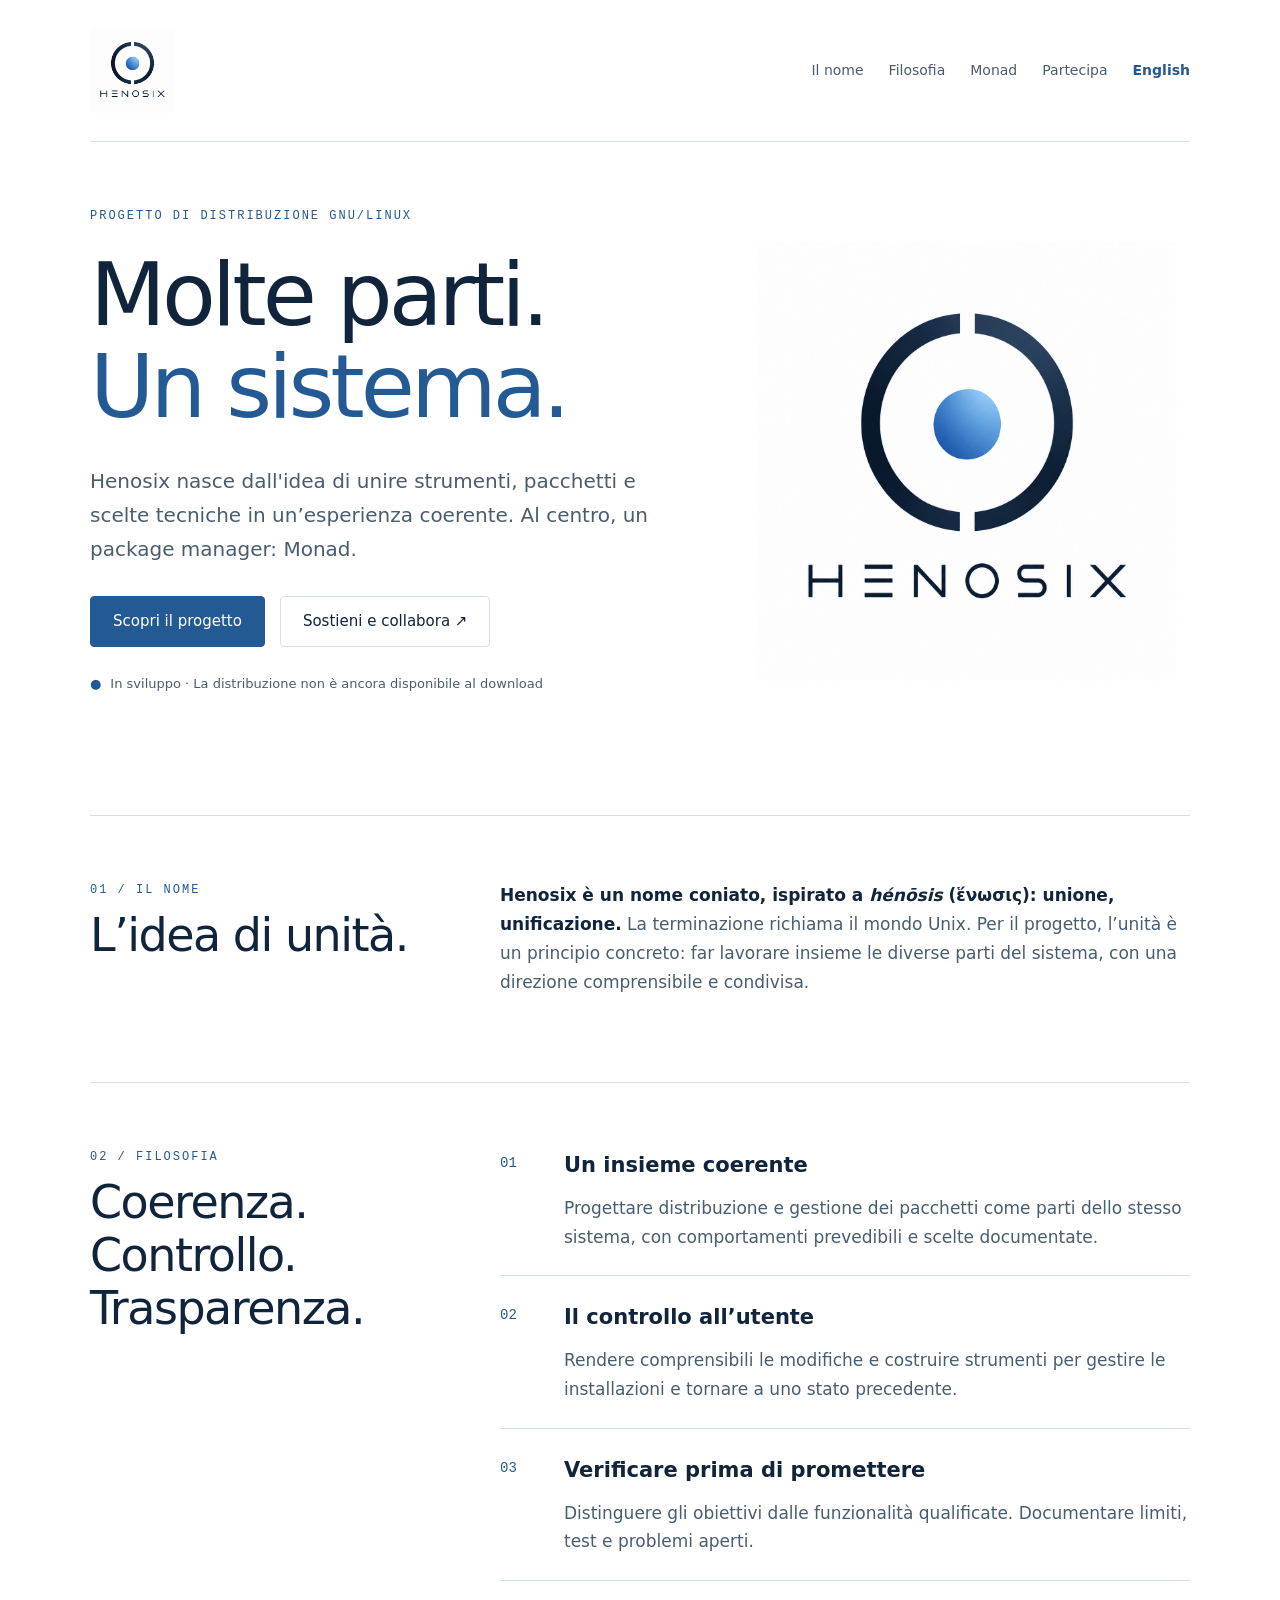
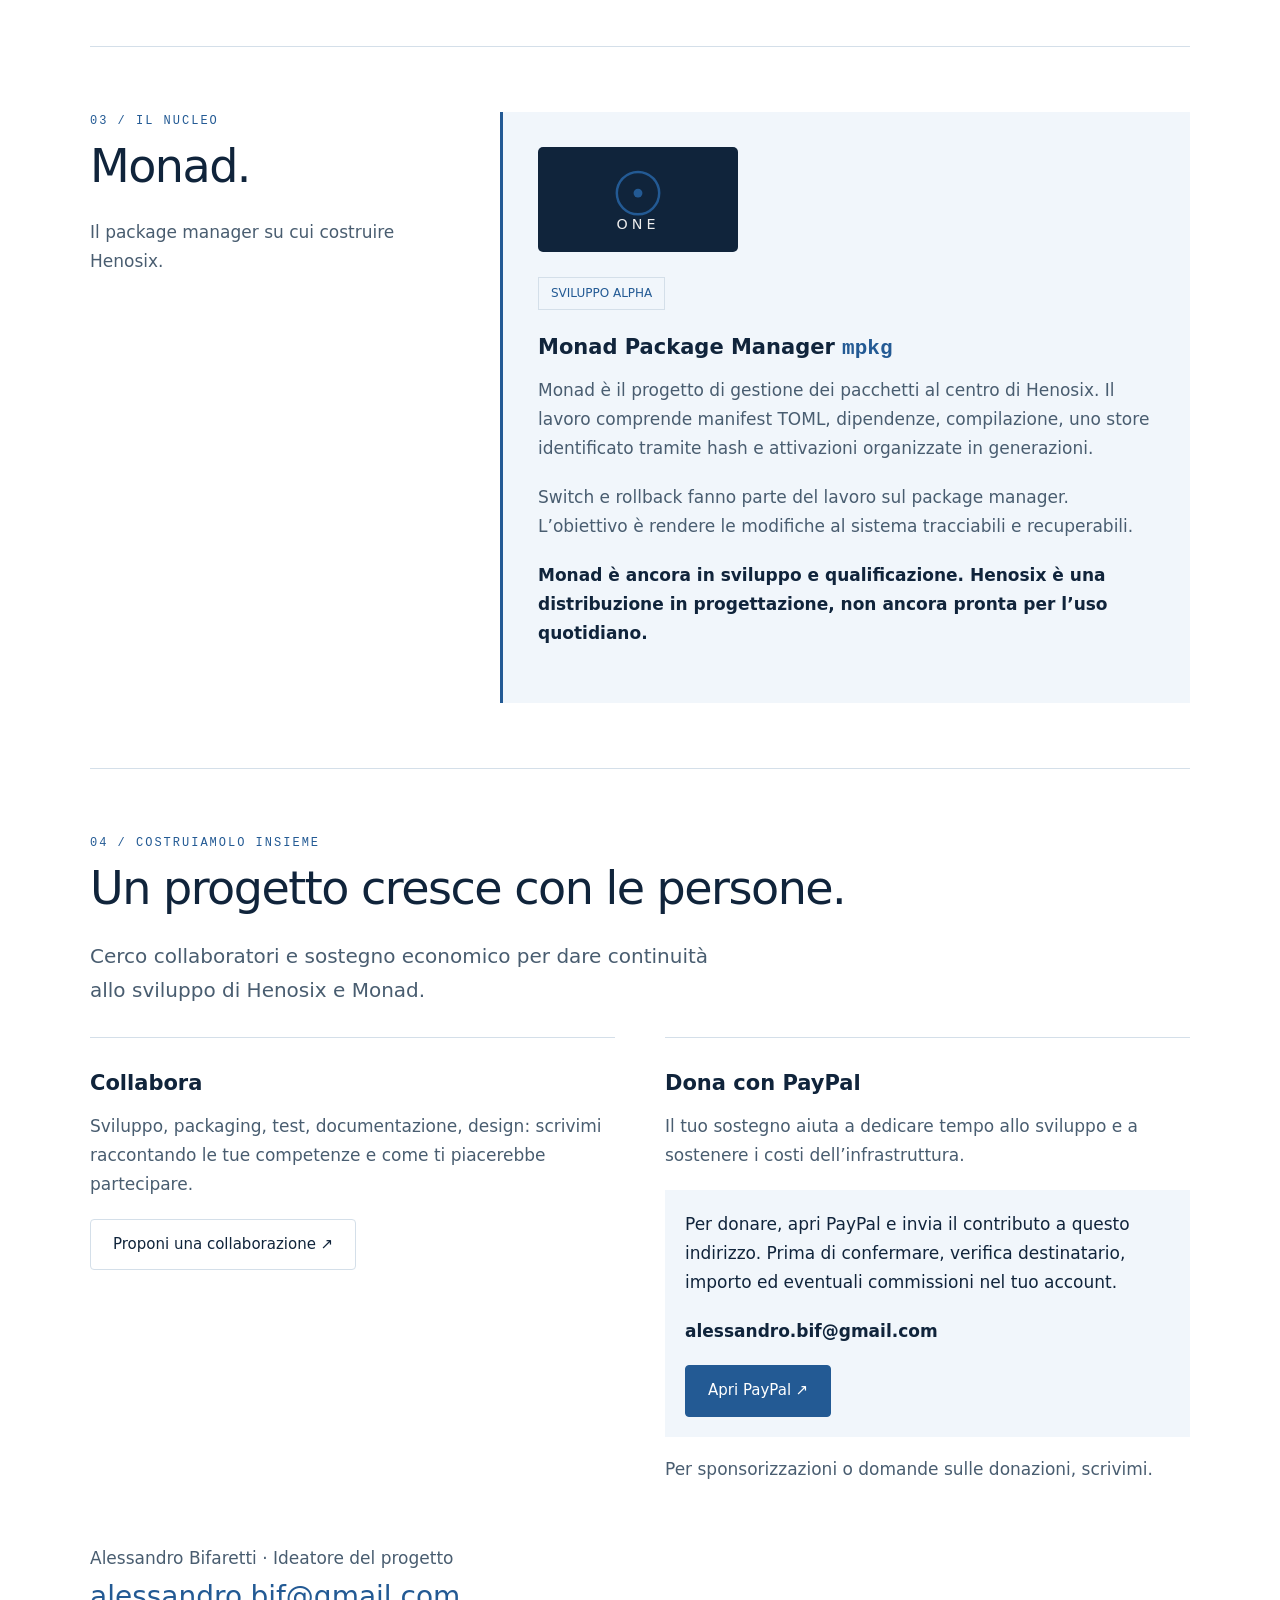
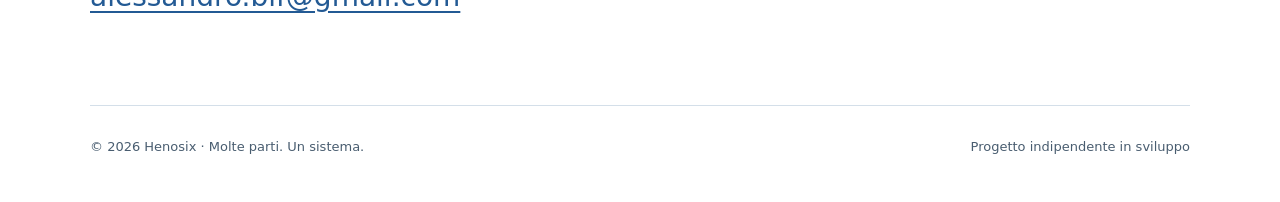
==== index.html @ 1fd5b793 "feat: publish bilingual Henosix website" ====
<!doctype html>
<html lang="it"><head><meta charset="utf-8"><meta name="viewport" content="width=device-width,initial-scale=1"><title>Henosix — Molte parti. Un sistema.</title><meta name="description" content="Henosix nasce dall&#x27;idea di unire strumenti, pacchetti e scelte tecniche in un’esperienza coerente. Al centro, un package manager: Monad."><meta name="theme-color" content="#235a94"><link rel="stylesheet" href="assets/style.css"><link rel="canonical" href="https://henosix.org/"><link rel="alternate" hreflang="it" href="https://henosix.org/"><link rel="alternate" hreflang="en" href="https://henosix.org/en.html"><link rel="alternate" hreflang="x-default" href="https://henosix.org/"></head>
<body><div class="wrap"><header><a class="brand" href="index.html"><img src="assets/henosix.png" alt="Henosix" width="85" height="85"></a><nav aria-label="Navigazione"><a href="#nome">Il nome</a><a href="#filosofia">Filosofia</a><a href="#monad">Monad</a><a href="#partecipa">Partecipa</a><a class="lang" href="en.html" lang="en" hreflang="en">English</a></nav></header><main>
<div class="hero"><div><div class="eyebrow">Progetto di distribuzione GNU/Linux</div><h1>Molte parti.<br><em>Un sistema.</em></h1><p class="lead">Henosix nasce dall'idea di unire strumenti, pacchetti e scelte tecniche in un’esperienza coerente. Al centro, un package manager: Monad.</p><div class="actions"><a class="button primary" href="#filosofia">Scopri il progetto</a><a class="button" href="#partecipa">Sostieni e collabora ↗</a></div><p class="status">In sviluppo · La distribuzione non è ancora disponibile al download</p></div><img class="symbol" src="assets/henosix.png" alt="Henosix" width="440" height="440"></div>
<section id="nome" class="split"><div><div class="eyebrow">01 / Il nome</div><h2>L’idea di unità.</h2></div><div class="copy"><p><strong>Henosix è un nome coniato, ispirato a <i>hénōsis</i> (ἕνωσις): unione, unificazione.</strong> La terminazione richiama il mondo Unix. Per il progetto, l’unità è un principio concreto: far lavorare insieme le diverse parti del sistema, con una direzione comprensibile e condivisa.</p></div></section>
<section id="filosofia" class="split"><div><div class="eyebrow">02 / Filosofia</div><h2>Coerenza.<br>Controllo.<br>Trasparenza.</h2></div><div><div class="principle"><span class="number">01</span><div><h3>Un insieme coerente</h3><p>Progettare distribuzione e gestione dei pacchetti come parti dello stesso sistema, con comportamenti prevedibili e scelte documentate.</p></div></div><div class="principle"><span class="number">02</span><div><h3>Il controllo all’utente</h3><p>Rendere comprensibili le modifiche e costruire strumenti per gestire le installazioni e tornare a uno stato precedente.</p></div></div><div class="principle"><span class="number">03</span><div><h3>Verificare prima di promettere</h3><p>Distinguere gli obiettivi dalle funzionalità qualificate. Documentare limiti, test e problemi aperti.</p></div></div></div></section>
<section id="monad" class="split"><div><div class="eyebrow">03 / Il nucleo</div><h2>Monad.</h2><p class="copy">Il package manager su cui costruire Henosix.</p></div><div class="monad"><img class="monad-logo" src="assets/monad.svg" alt="Monad — One" width="200" height="105"><span class="tag">SVILUPPO ALPHA</span><h3>Monad Package Manager <code>mpkg</code></h3><p class="copy">Monad è il progetto di gestione dei pacchetti al centro di Henosix. Il lavoro comprende manifest TOML, dipendenze, compilazione, uno store identificato tramite hash e attivazioni organizzate in generazioni.</p><p class="copy">Switch e rollback fanno parte del lavoro sul package manager. L’obiettivo è rendere le modifiche al sistema tracciabili e recuperabili.</p><p class="copy"><strong>Monad è ancora in sviluppo e qualificazione. Henosix è una distribuzione in progettazione, non ancora pronta per l’uso quotidiano.</strong></p></div></section>
<section id="partecipa"><div class="eyebrow">04 / Costruiamolo insieme</div><h2>Un progetto cresce con le persone.</h2><p class="lead">Cerco collaboratori e sostegno economico per dare continuità allo sviluppo di Henosix e Monad.</p><div class="support"><article><h3>Collabora</h3><p class="copy">Sviluppo, packaging, test, documentazione, design: scrivimi raccontando le tue competenze e come ti piacerebbe partecipare.</p><a class="button" href="mailto:alessandro.bif@gmail.com?subject=Henosix%20collaboration">Proponi una collaborazione ↗</a></article><article><h3>Dona con PayPal</h3><p class="copy">Il tuo sostegno aiuta a dedicare tempo allo sviluppo e a sostenere i costi dell’infrastruttura.</p><div class="payment"><p>Per donare, apri PayPal e invia il contributo a questo indirizzo. Prima di confermare, verifica destinatario, importo ed eventuali commissioni nel tuo account.</p><p><strong>alessandro.bif@gmail.com</strong></p><a class="button primary" href="https://www.paypal.com/" rel="noopener noreferrer">Apri PayPal ↗</a></div><p class="copy" style="margin-top:18px">Per sponsorizzazioni o domande sulle donazioni, scrivimi.</p></article></div><p class="copy" style="margin-top:40px">Alessandro Bifaretti · Ideatore del progetto<br><a class="email" href="mailto:alessandro.bif@gmail.com">alessandro.bif@gmail.com</a></p></section>
</main><footer><span>© 2026 Henosix · Molte parti. Un sistema.</span><span>Progetto indipendente in sviluppo</span></footer></div></body></html>
---- assets/style.css ----
:root{--bg:#101916;--panel:#19251f;--ink:#edf0e5;--muted:#b6c3b6;--accent:#d4ed9a;--line:#354238}*{box-sizing:border-box}html{scroll-behavior:smooth;scroll-padding-top:35px}body{margin:0;background:var(--bg);color:var(--ink);font:17px/1.7 system-ui,sans-serif}a{color:inherit;text-underline-offset:5px}a:focus-visible{outline:3px solid var(--accent);outline-offset:6px}.wrap{max-width:1160px;margin:auto;padding:0 30px}header{display:flex;justify-content:space-between;align-items:center;padding:28px 0;border-bottom:1px solid var(--line);gap:25px}.brand{font-size:25px;font-weight:650;text-decoration:none;letter-spacing:-1px}nav{display:flex;gap:25px;font-size:14px;flex-wrap:wrap}nav a{text-decoration:none;color:var(--muted)}nav a:hover{color:var(--accent)}.hero{padding:95px 0 100px;display:grid;grid-template-columns:1.35fr 1fr;align-items:center;gap:50px}.eyebrow{font:12px/1.5 ui-monospace,monospace;text-transform:uppercase;letter-spacing:2px;color:var(--accent)}h1{font-size:clamp(52px,7vw,88px);line-height:1.05;letter-spacing:-4px;margin:24px 0 30px;font-weight:500}h1 em{font-style:normal;color:var(--accent)}.lead{font-size:20px;color:var(--muted);max-width:620px}.actions{display:flex;gap:15px;flex-wrap:wrap;margin-top:30px}.button{padding:12px 22px;border:1px solid var(--line);border-radius:4px;text-decoration:none;font-size:15px;display:inline-block}.primary{background:var(--accent);color:var(--bg);border-color:var(--accent)}.symbol{width:100%;max-width:380px;justify-self:center}.symbol circle,.symbol path{vector-effect:non-scaling-stroke}.status{font-size:13px;color:var(--muted);margin-top:26px}.status::before{content:'●';color:var(--accent);padding-right:9px}section{padding:65px 0;border-top:1px solid var(--line)}.split{display:grid;grid-template-columns:1fr 2fr;gap:65px}h2{font-size:clamp(30px,4vw,46px);line-height:1.15;letter-spacing:-1.5px;font-weight:500;margin:10px 0 25px}h3{font-size:21px;font-weight:550;margin:0 0 10px}p{margin:0 0 20px}.copy{color:var(--muted)}.copy strong{color:var(--ink);font-weight:550}.principle{display:grid;grid-template-columns:48px 1fr;padding:24px 0;border-bottom:1px solid var(--line);gap:16px}.principle:first-child{padding-top:0}.number{color:var(--accent);font:14px ui-monospace,monospace;padding-top:7px}.principle p{margin:0;color:var(--muted)}.monad{background:var(--panel);padding:35px;border-left:3px solid var(--accent)}code{font-family:ui-monospace,monospace;color:var(--accent)}.tag{display:inline-block;border:1px solid var(--line);padding:5px 12px;font-size:12px;margin-bottom:20px;color:var(--accent)}.support{display:grid;grid-template-columns:1fr 1fr;gap:50px;margin-top:30px}.support article{border-top:1px solid var(--line);padding-top:28px}.email{font-size:clamp(18px,3vw,28px);overflow-wrap:anywhere;color:var(--accent)}footer{padding:30px 0 45px;border-top:1px solid var(--line);color:var(--muted);font-size:13px;display:flex;justify-content:space-between;gap:20px;flex-wrap:wrap}@media(max-width:760px){.wrap{padding:0 22px}header{align-items:flex-start;flex-direction:column;gap:15px}nav{gap:18px}.hero{grid-template-columns:1fr;padding:60px 0;gap:35px}h1{letter-spacing:-2.5px}.symbol{max-width:230px}.split{grid-template-columns:1fr;gap:22px}.support{grid-template-columns:1fr;gap:30px}section{padding:45px 0}.monad{padding:24px}}@media(prefers-reduced-motion:reduce){html{scroll-behavior:auto}}

:root{--bg:#fff;--panel:#f1f6fb;--ink:#10243b;--muted:#495d70;--accent:#235a94;--line:#d4dfe9}.primary{color:#fff}.symbol{max-width:420px}.brand img{width:85px;height:85px;object-fit:contain;vertical-align:middle}.brand{display:flex;align-items:center;gap:12px}.monad-logo{background:#10243b;border-radius:5px;width:200px;padding:18px;display:block;margin:0 0 25px}.lang{font-weight:650;color:var(--accent)}.payment{padding:20px;background:var(--panel);overflow-wrap:anywhere}.button:hover{box-shadow:0 2px 9px #235a9425}.hero{padding-top:65px}
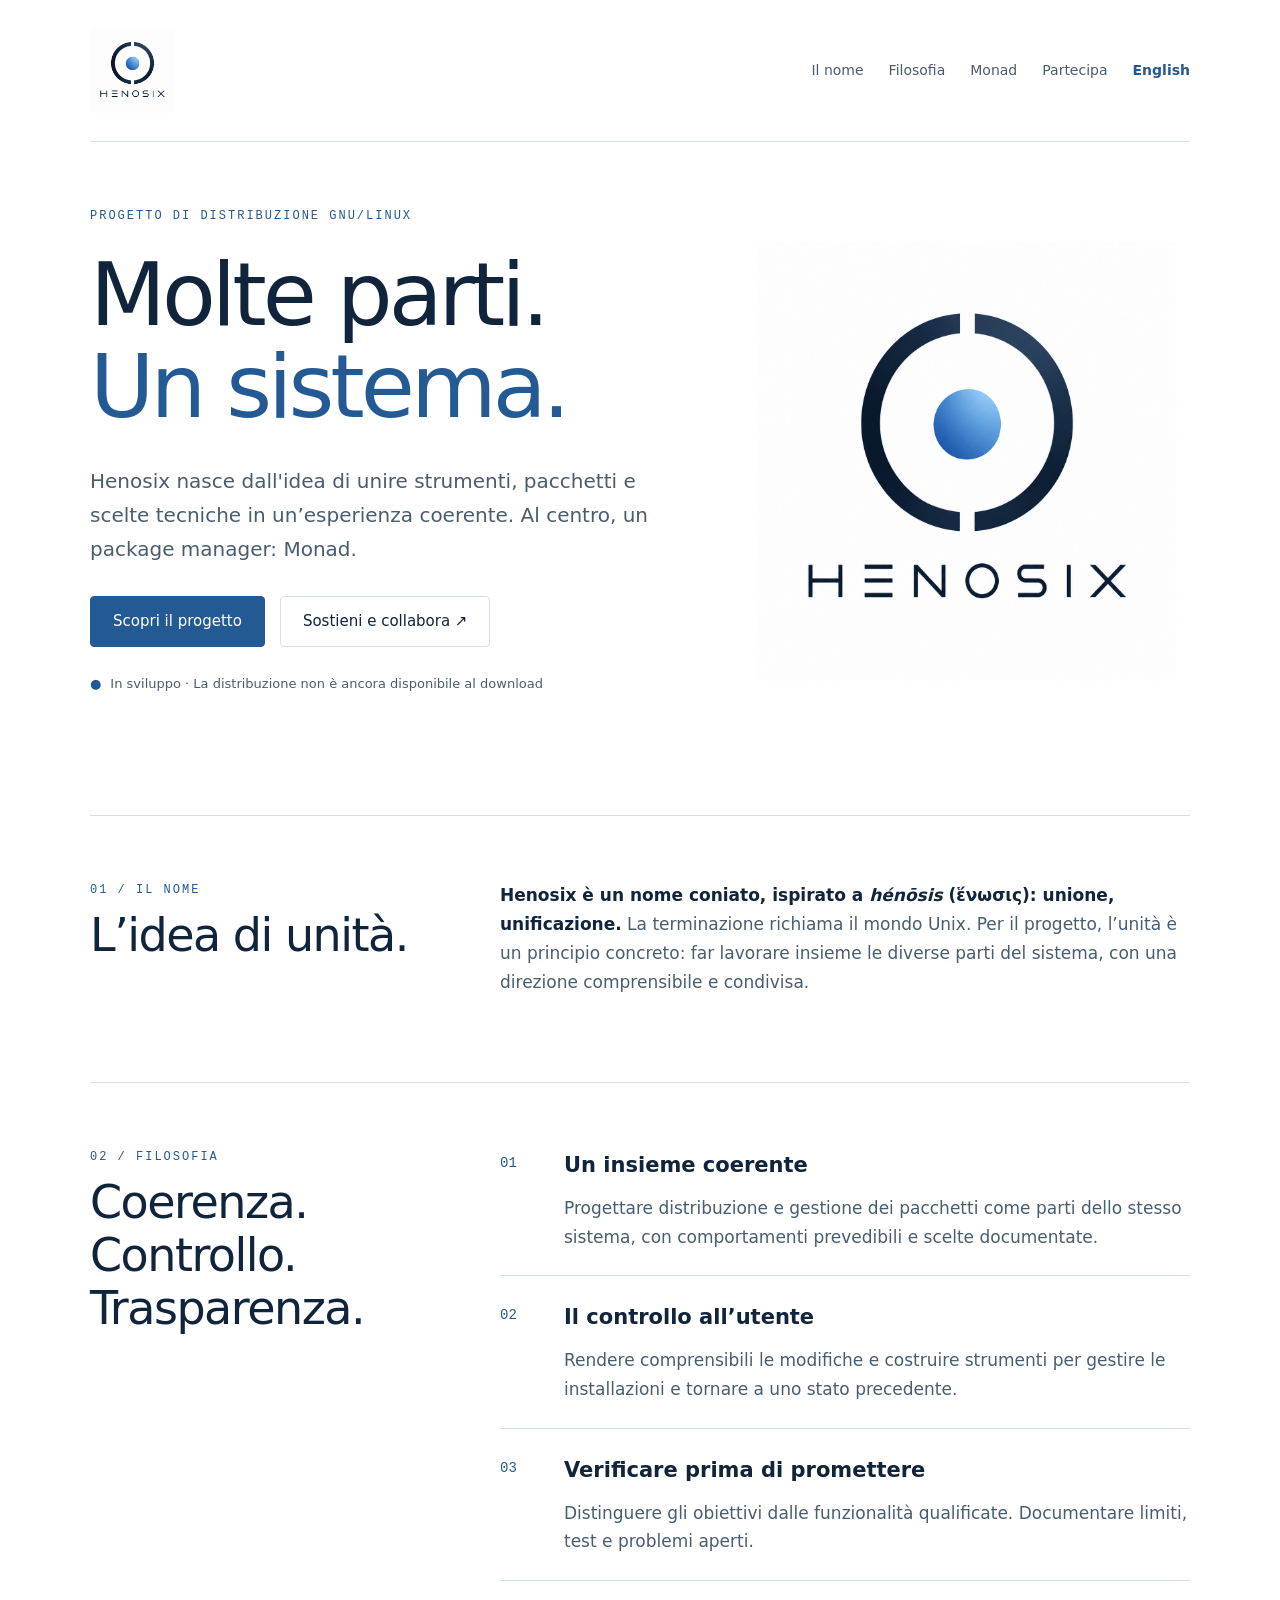
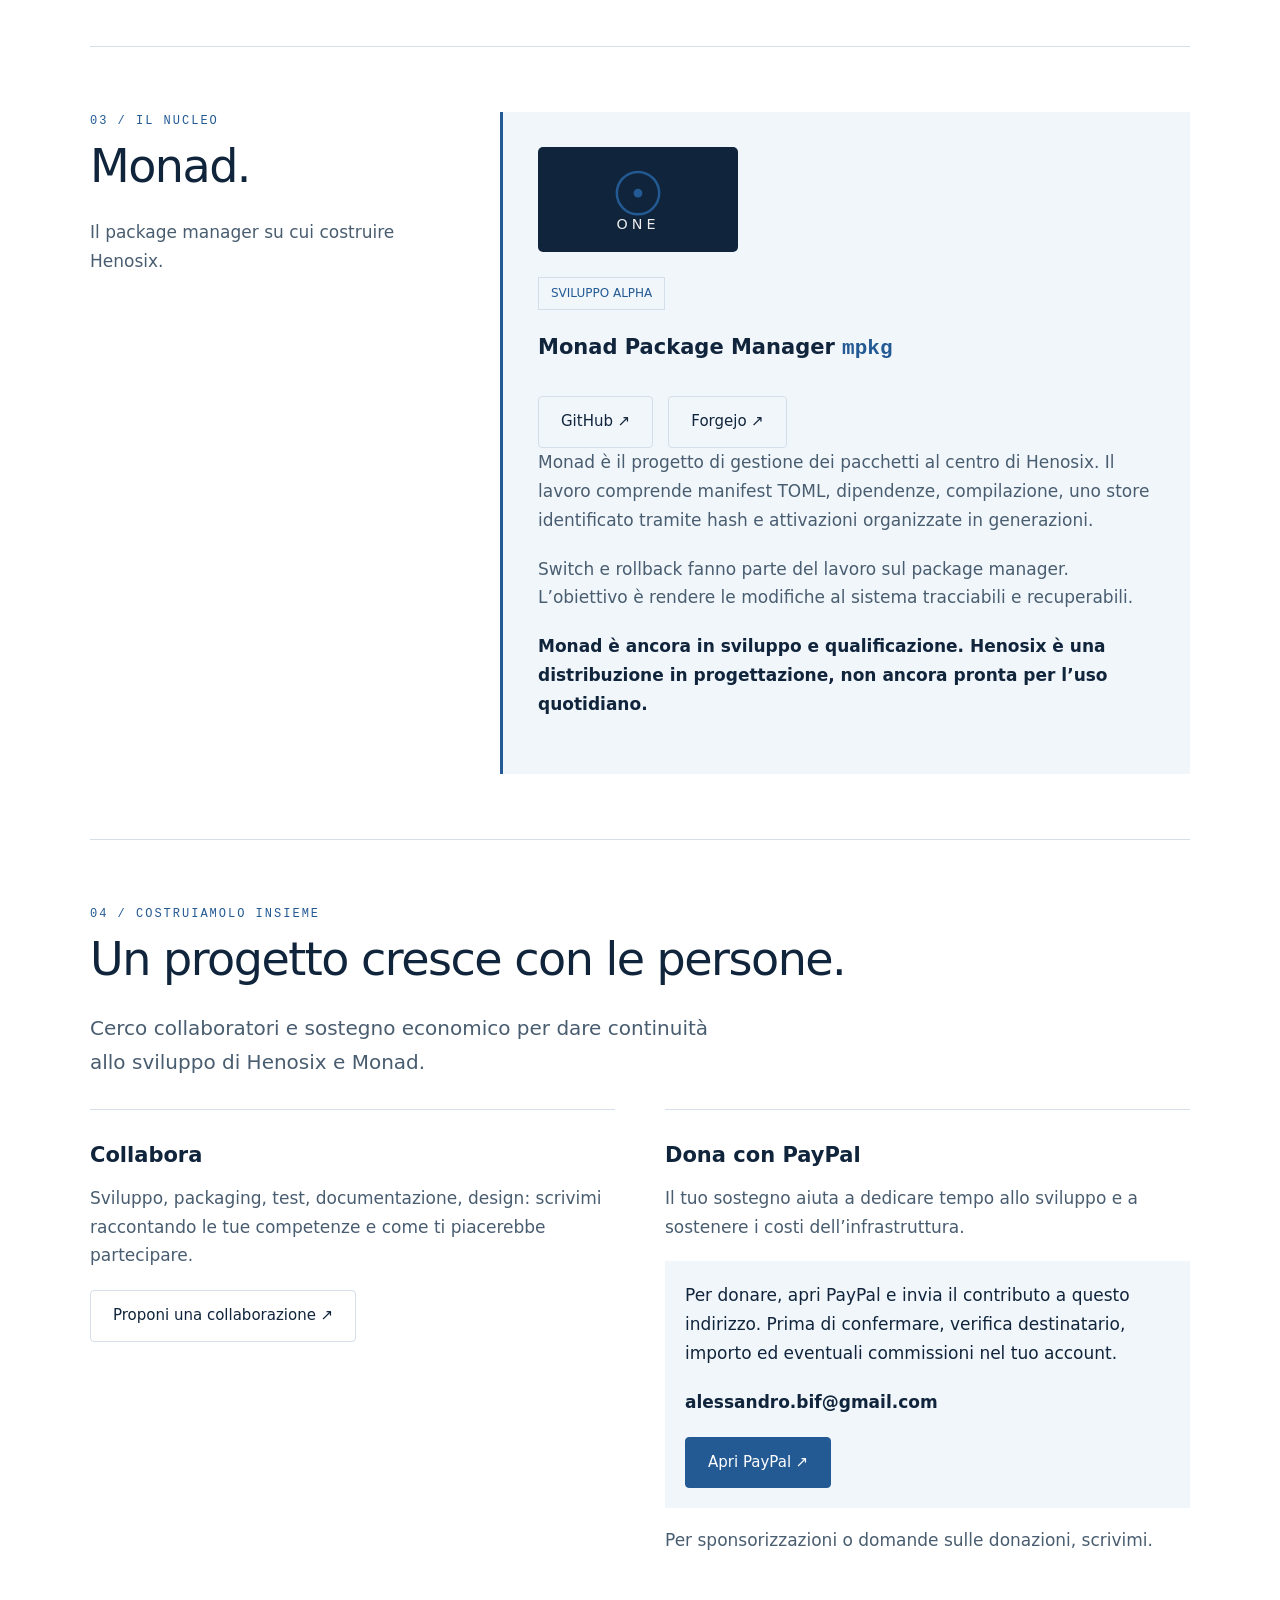
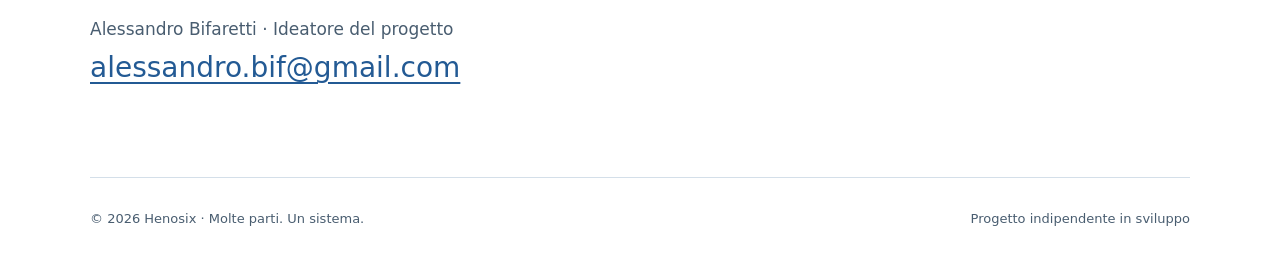
==== commit ed55b36f: "feat: link public Monad repositories" ====
--- a/index.html
+++ b/index.html
@@ -4,6 +4,6 @@
 <div class="hero"><div><div class="eyebrow">Progetto di distribuzione GNU/Linux</div><h1>Molte parti.<br><em>Un sistema.</em></h1><p class="lead">Henosix nasce dall'idea di unire strumenti, pacchetti e scelte tecniche in un’esperienza coerente. Al centro, un package manager: Monad.</p><div class="actions"><a class="button primary" href="#filosofia">Scopri il progetto</a><a class="button" href="#partecipa">Sostieni e collabora ↗</a></div><p class="status">In sviluppo · La distribuzione non è ancora disponibile al download</p></div><img class="symbol" src="assets/henosix.png" alt="Henosix" width="440" height="440"></div>
 <section id="nome" class="split"><div><div class="eyebrow">01 / Il nome</div><h2>L’idea di unità.</h2></div><div class="copy"><p><strong>Henosix è un nome coniato, ispirato a <i>hénōsis</i> (ἕνωσις): unione, unificazione.</strong> La terminazione richiama il mondo Unix. Per il progetto, l’unità è un principio concreto: far lavorare insieme le diverse parti del sistema, con una direzione comprensibile e condivisa.</p></div></section>
 <section id="filosofia" class="split"><div><div class="eyebrow">02 / Filosofia</div><h2>Coerenza.<br>Controllo.<br>Trasparenza.</h2></div><div><div class="principle"><span class="number">01</span><div><h3>Un insieme coerente</h3><p>Progettare distribuzione e gestione dei pacchetti come parti dello stesso sistema, con comportamenti prevedibili e scelte documentate.</p></div></div><div class="principle"><span class="number">02</span><div><h3>Il controllo all’utente</h3><p>Rendere comprensibili le modifiche e costruire strumenti per gestire le installazioni e tornare a uno stato precedente.</p></div></div><div class="principle"><span class="number">03</span><div><h3>Verificare prima di promettere</h3><p>Distinguere gli obiettivi dalle funzionalità qualificate. Documentare limiti, test e problemi aperti.</p></div></div></div></section>
-<section id="monad" class="split"><div><div class="eyebrow">03 / Il nucleo</div><h2>Monad.</h2><p class="copy">Il package manager su cui costruire Henosix.</p></div><div class="monad"><img class="monad-logo" src="assets/monad.svg" alt="Monad — One" width="200" height="105"><span class="tag">SVILUPPO ALPHA</span><h3>Monad Package Manager <code>mpkg</code></h3><p class="copy">Monad è il progetto di gestione dei pacchetti al centro di Henosix. Il lavoro comprende manifest TOML, dipendenze, compilazione, uno store identificato tramite hash e attivazioni organizzate in generazioni.</p><p class="copy">Switch e rollback fanno parte del lavoro sul package manager. L’obiettivo è rendere le modifiche al sistema tracciabili e recuperabili.</p><p class="copy"><strong>Monad è ancora in sviluppo e qualificazione. Henosix è una distribuzione in progettazione, non ancora pronta per l’uso quotidiano.</strong></p></div></section>
+<section id="monad" class="split"><div><div class="eyebrow">03 / Il nucleo</div><h2>Monad.</h2><p class="copy">Il package manager su cui costruire Henosix.</p></div><div class="monad"><img class="monad-logo" src="assets/monad.svg" alt="Monad — One" width="200" height="105"><span class="tag">SVILUPPO ALPHA</span><h3>Monad Package Manager <code>mpkg</code></h3><!-- monad-repositories --><div class="actions" aria-label="Codice sorgente di Monad"><a class="button" href="https://github.com/Alessandro83IT/monad">GitHub ↗</a><a class="button" href="https://git.athena-net.org/Alessandro/athena-pm">Forgejo ↗</a></div><p class="copy">Monad è il progetto di gestione dei pacchetti al centro di Henosix. Il lavoro comprende manifest TOML, dipendenze, compilazione, uno store identificato tramite hash e attivazioni organizzate in generazioni.</p><p class="copy">Switch e rollback fanno parte del lavoro sul package manager. L’obiettivo è rendere le modifiche al sistema tracciabili e recuperabili.</p><p class="copy"><strong>Monad è ancora in sviluppo e qualificazione. Henosix è una distribuzione in progettazione, non ancora pronta per l’uso quotidiano.</strong></p></div></section>
 <section id="partecipa"><div class="eyebrow">04 / Costruiamolo insieme</div><h2>Un progetto cresce con le persone.</h2><p class="lead">Cerco collaboratori e sostegno economico per dare continuità allo sviluppo di Henosix e Monad.</p><div class="support"><article><h3>Collabora</h3><p class="copy">Sviluppo, packaging, test, documentazione, design: scrivimi raccontando le tue competenze e come ti piacerebbe partecipare.</p><a class="button" href="mailto:alessandro.bif@gmail.com?subject=Henosix%20collaboration">Proponi una collaborazione ↗</a></article><article><h3>Dona con PayPal</h3><p class="copy">Il tuo sostegno aiuta a dedicare tempo allo sviluppo e a sostenere i costi dell’infrastruttura.</p><div class="payment"><p>Per donare, apri PayPal e invia il contributo a questo indirizzo. Prima di confermare, verifica destinatario, importo ed eventuali commissioni nel tuo account.</p><p><strong>alessandro.bif@gmail.com</strong></p><a class="button primary" href="https://www.paypal.com/" rel="noopener noreferrer">Apri PayPal ↗</a></div><p class="copy" style="margin-top:18px">Per sponsorizzazioni o domande sulle donazioni, scrivimi.</p></article></div><p class="copy" style="margin-top:40px">Alessandro Bifaretti · Ideatore del progetto<br><a class="email" href="mailto:alessandro.bif@gmail.com">alessandro.bif@gmail.com</a></p></section>
 </main><footer><span>© 2026 Henosix · Molte parti. Un sistema.</span><span>Progetto indipendente in sviluppo</span></footer></div></body></html>
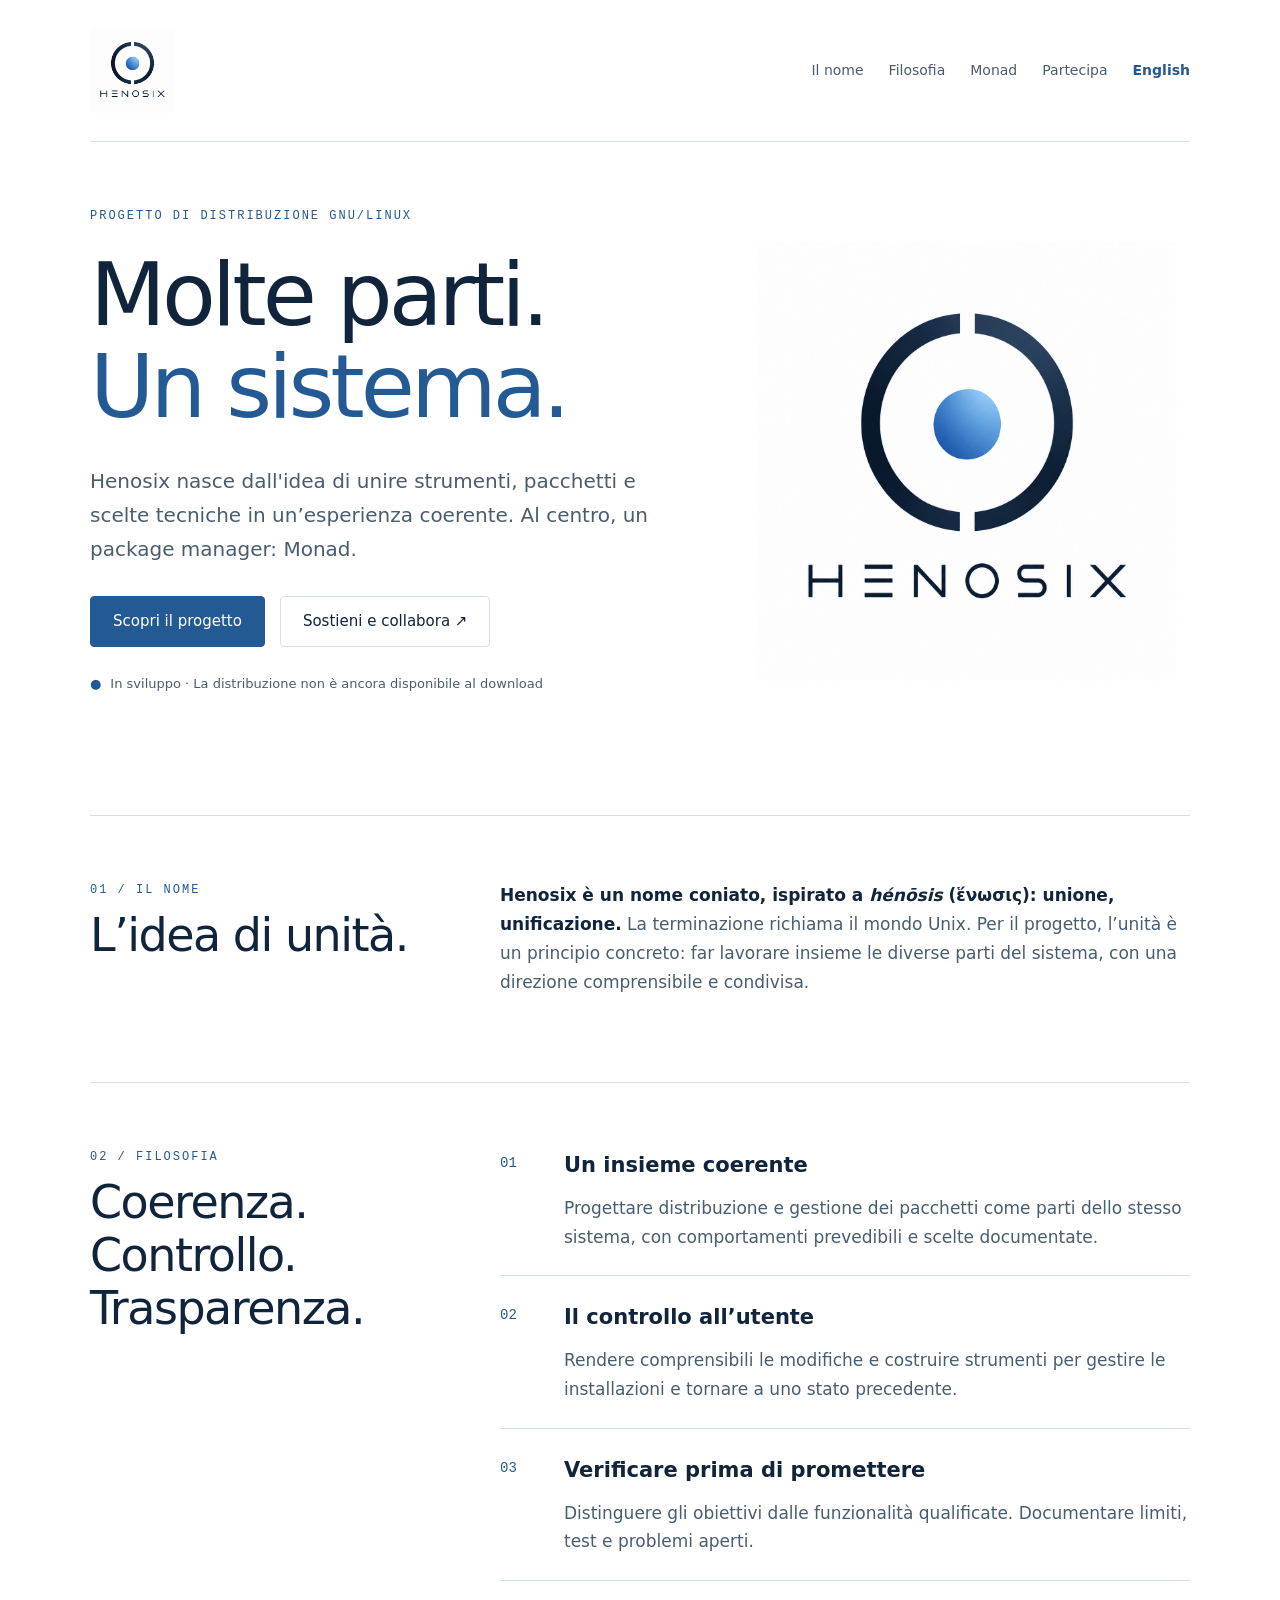
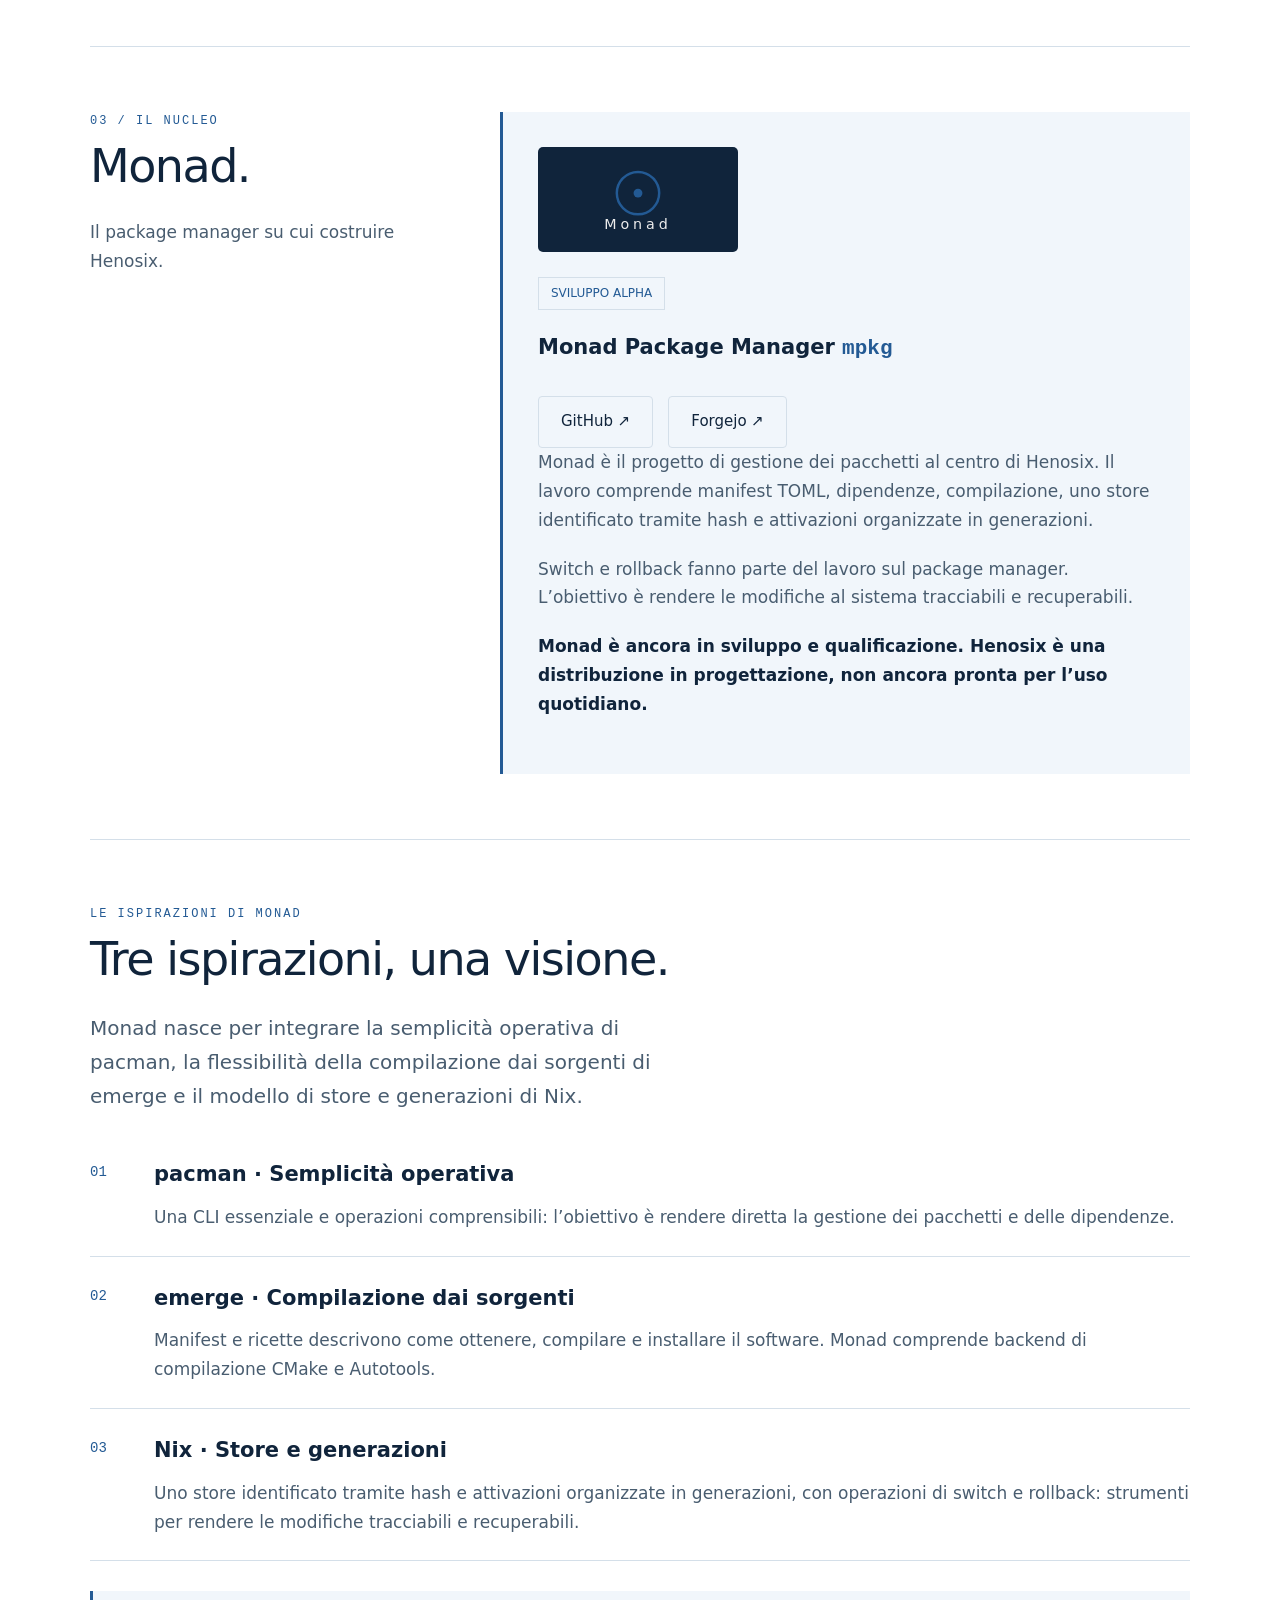
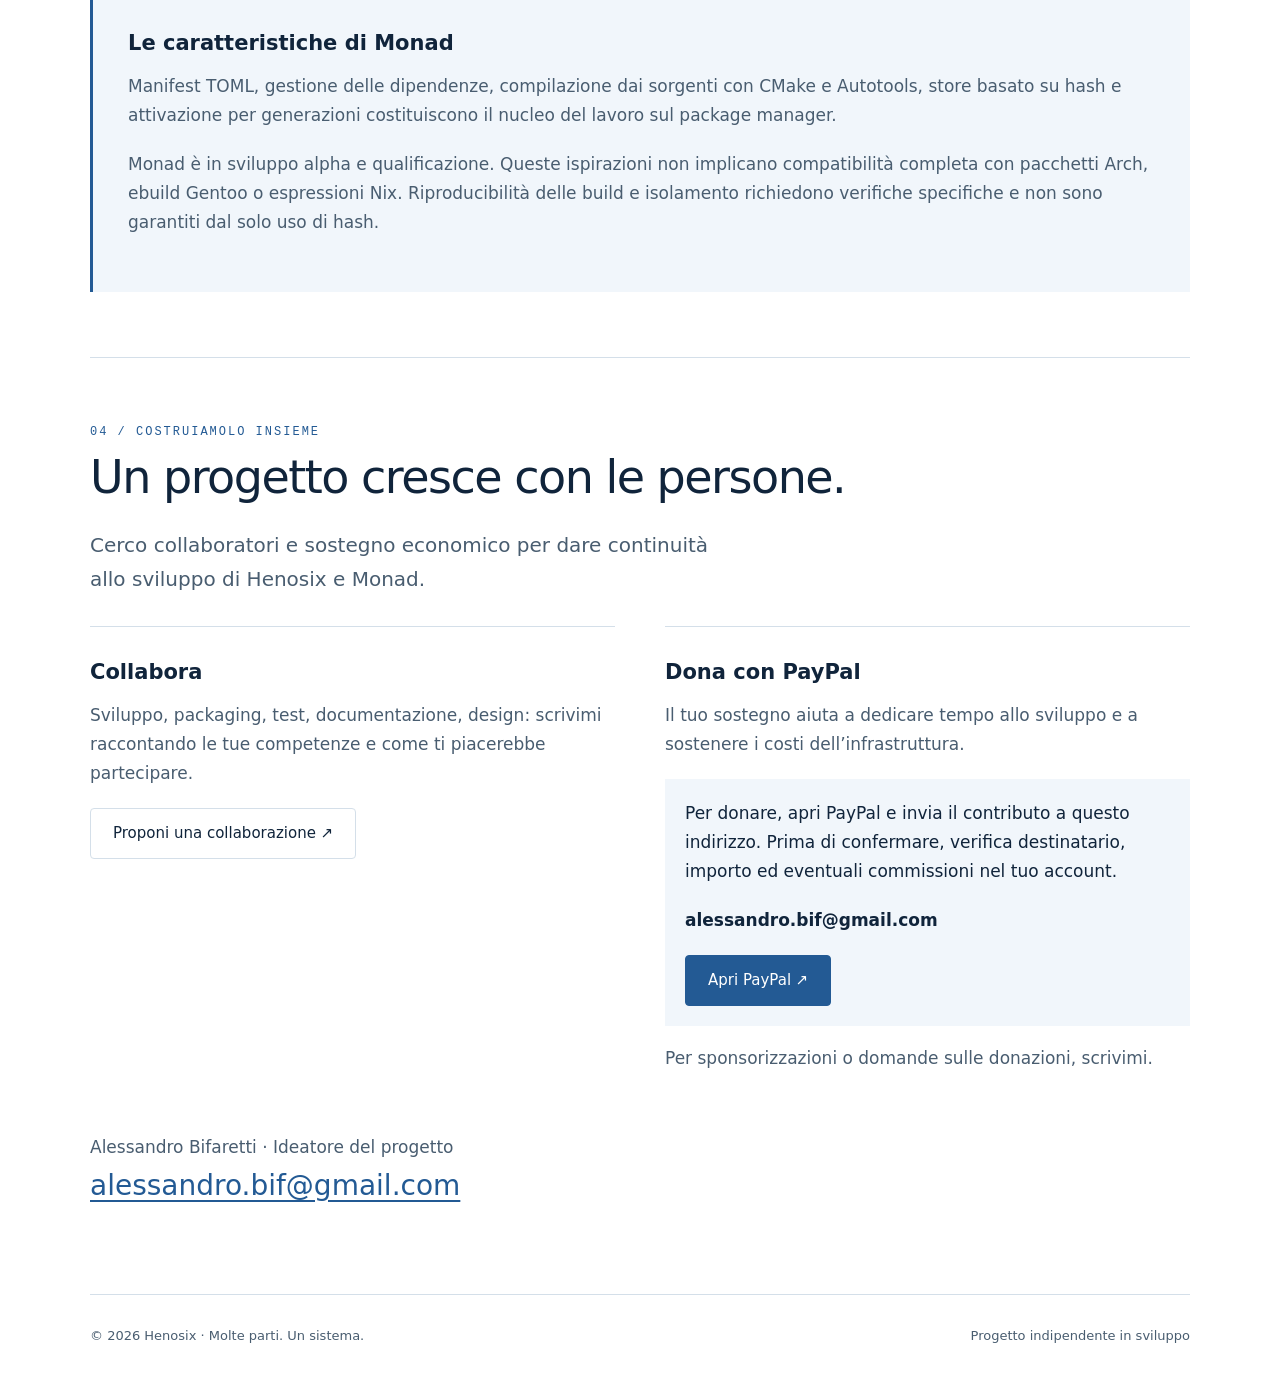
==== commit 607fe52a: "docs: explain Monad features and design inspirations" ====
--- a/index.html
+++ b/index.html
@@ -5,5 +5,41 @@
 <section id="nome" class="split"><div><div class="eyebrow">01 / Il nome</div><h2>L’idea di unità.</h2></div><div class="copy"><p><strong>Henosix è un nome coniato, ispirato a <i>hénōsis</i> (ἕνωσις): unione, unificazione.</strong> La terminazione richiama il mondo Unix. Per il progetto, l’unità è un principio concreto: far lavorare insieme le diverse parti del sistema, con una direzione comprensibile e condivisa.</p></div></section>
 <section id="filosofia" class="split"><div><div class="eyebrow">02 / Filosofia</div><h2>Coerenza.<br>Controllo.<br>Trasparenza.</h2></div><div><div class="principle"><span class="number">01</span><div><h3>Un insieme coerente</h3><p>Progettare distribuzione e gestione dei pacchetti come parti dello stesso sistema, con comportamenti prevedibili e scelte documentate.</p></div></div><div class="principle"><span class="number">02</span><div><h3>Il controllo all’utente</h3><p>Rendere comprensibili le modifiche e costruire strumenti per gestire le installazioni e tornare a uno stato precedente.</p></div></div><div class="principle"><span class="number">03</span><div><h3>Verificare prima di promettere</h3><p>Distinguere gli obiettivi dalle funzionalità qualificate. Documentare limiti, test e problemi aperti.</p></div></div></div></section>
 <section id="monad" class="split"><div><div class="eyebrow">03 / Il nucleo</div><h2>Monad.</h2><p class="copy">Il package manager su cui costruire Henosix.</p></div><div class="monad"><img class="monad-logo" src="assets/monad.svg" alt="Monad — One" width="200" height="105"><span class="tag">SVILUPPO ALPHA</span><h3>Monad Package Manager <code>mpkg</code></h3><!-- monad-repositories --><div class="actions" aria-label="Codice sorgente di Monad"><a class="button" href="https://github.com/Alessandro83IT/monad">GitHub ↗</a><a class="button" href="https://git.athena-net.org/Alessandro/athena-pm">Forgejo ↗</a></div><p class="copy">Monad è il progetto di gestione dei pacchetti al centro di Henosix. Il lavoro comprende manifest TOML, dipendenze, compilazione, uno store identificato tramite hash e attivazioni organizzate in generazioni.</p><p class="copy">Switch e rollback fanno parte del lavoro sul package manager. L’obiettivo è rendere le modifiche al sistema tracciabili e recuperabili.</p><p class="copy"><strong>Monad è ancora in sviluppo e qualificazione. Henosix è una distribuzione in progettazione, non ancora pronta per l’uso quotidiano.</strong></p></div></section>
+
+<section id="ispirazioni">
+<div class="eyebrow">Le ispirazioni di Monad</div>
+<h2>Tre ispirazioni, una visione.</h2>
+<p class="lead">Monad nasce per integrare la semplicità operativa di pacman,
+la flessibilità della compilazione dai sorgenti di emerge e il modello
+di store e generazioni di Nix.</p>
+
+<div class="principle"><span class="number">01</span><div>
+<h3>pacman · Semplicità operativa</h3>
+<p>Una CLI essenziale e operazioni comprensibili: l’obiettivo è rendere
+diretta la gestione dei pacchetti e delle dipendenze.</p></div></div>
+
+<div class="principle"><span class="number">02</span><div>
+<h3>emerge · Compilazione dai sorgenti</h3>
+<p>Manifest e ricette descrivono come ottenere, compilare e installare
+il software. Monad comprende backend di compilazione CMake e Autotools.</p>
+</div></div>
+
+<div class="principle"><span class="number">03</span><div>
+<h3>Nix · Store e generazioni</h3>
+<p>Uno store identificato tramite hash e attivazioni organizzate in
+generazioni, con operazioni di switch e rollback: strumenti per rendere
+le modifiche tracciabili e recuperabili.</p></div></div>
+
+<div class="monad" style="margin-top:30px">
+<h3>Le caratteristiche di Monad</h3>
+<p class="copy">Manifest TOML, gestione delle dipendenze, compilazione dai
+sorgenti con CMake e Autotools, store basato su hash e attivazione per
+generazioni costituiscono il nucleo del lavoro sul package manager.</p>
+<p class="copy">Monad è in sviluppo alpha e qualificazione. Queste
+ispirazioni non implicano compatibilità completa con pacchetti Arch,
+ebuild Gentoo o espressioni Nix. Riproducibilità delle build e isolamento
+richiedono verifiche specifiche e non sono garantiti dal solo uso di hash.</p>
+</div>
+</section>
 <section id="partecipa"><div class="eyebrow">04 / Costruiamolo insieme</div><h2>Un progetto cresce con le persone.</h2><p class="lead">Cerco collaboratori e sostegno economico per dare continuità allo sviluppo di Henosix e Monad.</p><div class="support"><article><h3>Collabora</h3><p class="copy">Sviluppo, packaging, test, documentazione, design: scrivimi raccontando le tue competenze e come ti piacerebbe partecipare.</p><a class="button" href="mailto:alessandro.bif@gmail.com?subject=Henosix%20collaboration">Proponi una collaborazione ↗</a></article><article><h3>Dona con PayPal</h3><p class="copy">Il tuo sostegno aiuta a dedicare tempo allo sviluppo e a sostenere i costi dell’infrastruttura.</p><div class="payment"><p>Per donare, apri PayPal e invia il contributo a questo indirizzo. Prima di confermare, verifica destinatario, importo ed eventuali commissioni nel tuo account.</p><p><strong>alessandro.bif@gmail.com</strong></p><a class="button primary" href="https://www.paypal.com/" rel="noopener noreferrer">Apri PayPal ↗</a></div><p class="copy" style="margin-top:18px">Per sponsorizzazioni o domande sulle donazioni, scrivimi.</p></article></div><p class="copy" style="margin-top:40px">Alessandro Bifaretti · Ideatore del progetto<br><a class="email" href="mailto:alessandro.bif@gmail.com">alessandro.bif@gmail.com</a></p></section>
 </main><footer><span>© 2026 Henosix · Molte parti. Un sistema.</span><span>Progetto indipendente in sviluppo</span></footer></div></body></html>
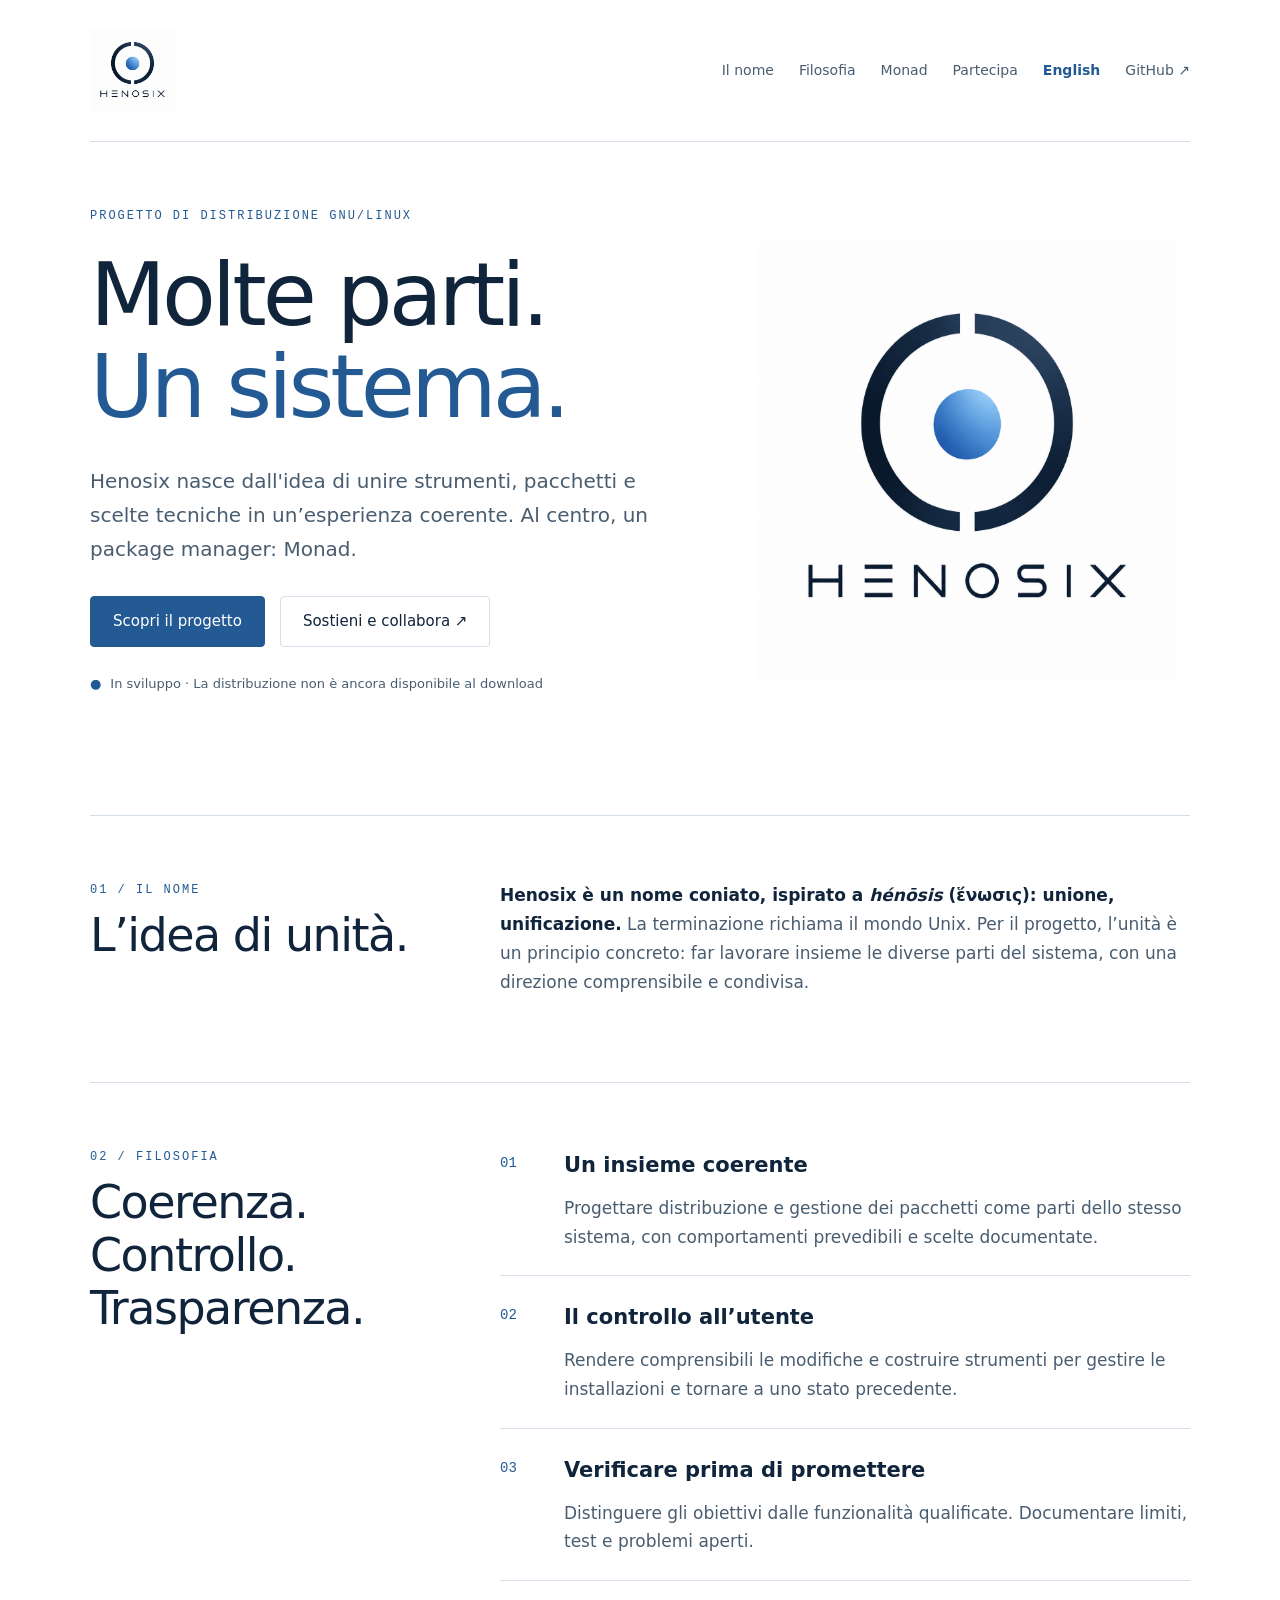
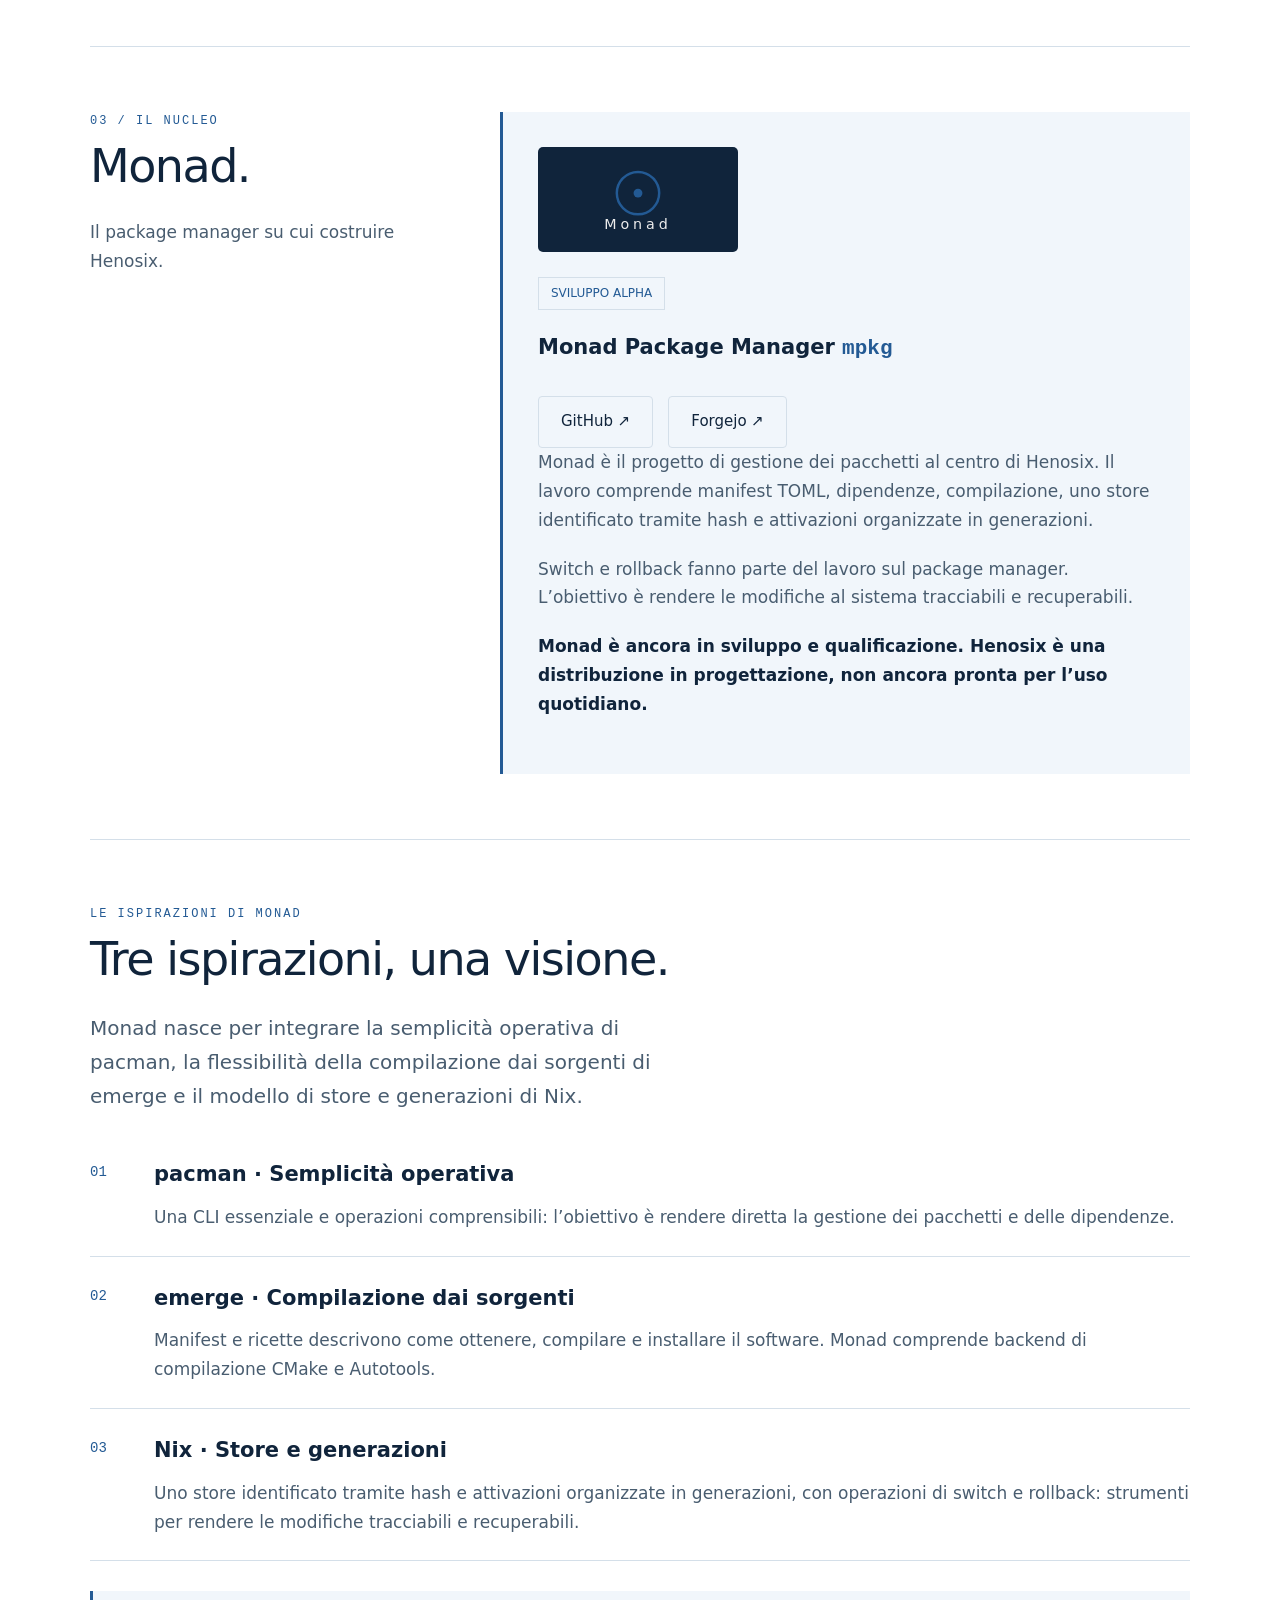
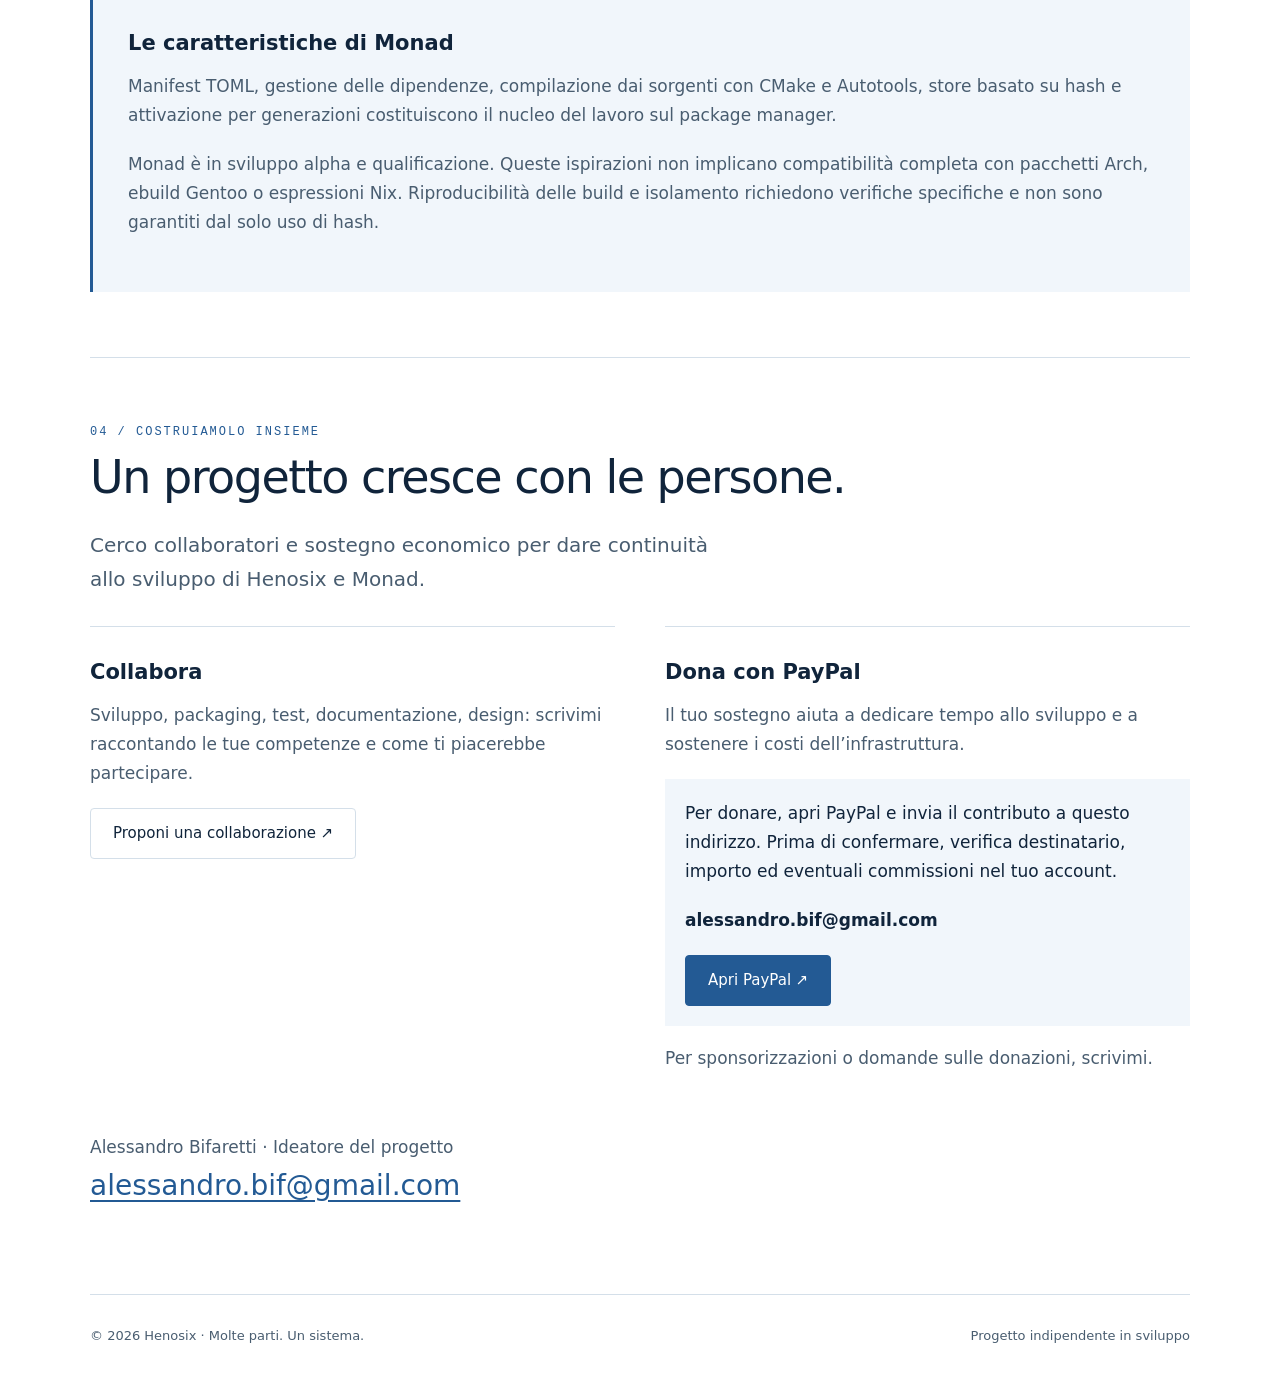
==== commit 40aad3f9: "feat: add GitHub navigation link" ====
--- a/index.html
+++ b/index.html
@@ -1,6 +1,6 @@
 <!doctype html>
 <html lang="it"><head><meta charset="utf-8"><meta name="viewport" content="width=device-width,initial-scale=1"><title>Henosix — Molte parti. Un sistema.</title><meta name="description" content="Henosix nasce dall&#x27;idea di unire strumenti, pacchetti e scelte tecniche in un’esperienza coerente. Al centro, un package manager: Monad."><meta name="theme-color" content="#235a94"><link rel="stylesheet" href="assets/style.css"><link rel="canonical" href="https://henosix.org/"><link rel="alternate" hreflang="it" href="https://henosix.org/"><link rel="alternate" hreflang="en" href="https://henosix.org/en.html"><link rel="alternate" hreflang="x-default" href="https://henosix.org/"></head>
-<body><div class="wrap"><header><a class="brand" href="index.html"><img src="assets/henosix.png" alt="Henosix" width="85" height="85"></a><nav aria-label="Navigazione"><a href="#nome">Il nome</a><a href="#filosofia">Filosofia</a><a href="#monad">Monad</a><a href="#partecipa">Partecipa</a><a class="lang" href="en.html" lang="en" hreflang="en">English</a></nav></header><main>
+<body><div class="wrap"><header><a class="brand" href="index.html"><img src="assets/henosix.png" alt="Henosix" width="85" height="85"></a><nav aria-label="Navigazione"><a href="#nome">Il nome</a><a href="#filosofia">Filosofia</a><a href="#monad">Monad</a><a href="#partecipa">Partecipa</a><a class="lang" href="en.html" lang="en" hreflang="en">English</a><a href="https://github.com/Alessandro83IT/monad" aria-label="Monad on GitHub">GitHub ↗</a></nav></header><main>
 <div class="hero"><div><div class="eyebrow">Progetto di distribuzione GNU/Linux</div><h1>Molte parti.<br><em>Un sistema.</em></h1><p class="lead">Henosix nasce dall'idea di unire strumenti, pacchetti e scelte tecniche in un’esperienza coerente. Al centro, un package manager: Monad.</p><div class="actions"><a class="button primary" href="#filosofia">Scopri il progetto</a><a class="button" href="#partecipa">Sostieni e collabora ↗</a></div><p class="status">In sviluppo · La distribuzione non è ancora disponibile al download</p></div><img class="symbol" src="assets/henosix.png" alt="Henosix" width="440" height="440"></div>
 <section id="nome" class="split"><div><div class="eyebrow">01 / Il nome</div><h2>L’idea di unità.</h2></div><div class="copy"><p><strong>Henosix è un nome coniato, ispirato a <i>hénōsis</i> (ἕνωσις): unione, unificazione.</strong> La terminazione richiama il mondo Unix. Per il progetto, l’unità è un principio concreto: far lavorare insieme le diverse parti del sistema, con una direzione comprensibile e condivisa.</p></div></section>
 <section id="filosofia" class="split"><div><div class="eyebrow">02 / Filosofia</div><h2>Coerenza.<br>Controllo.<br>Trasparenza.</h2></div><div><div class="principle"><span class="number">01</span><div><h3>Un insieme coerente</h3><p>Progettare distribuzione e gestione dei pacchetti come parti dello stesso sistema, con comportamenti prevedibili e scelte documentate.</p></div></div><div class="principle"><span class="number">02</span><div><h3>Il controllo all’utente</h3><p>Rendere comprensibili le modifiche e costruire strumenti per gestire le installazioni e tornare a uno stato precedente.</p></div></div><div class="principle"><span class="number">03</span><div><h3>Verificare prima di promettere</h3><p>Distinguere gli obiettivi dalle funzionalità qualificate. Documentare limiti, test e problemi aperti.</p></div></div></div></section>
